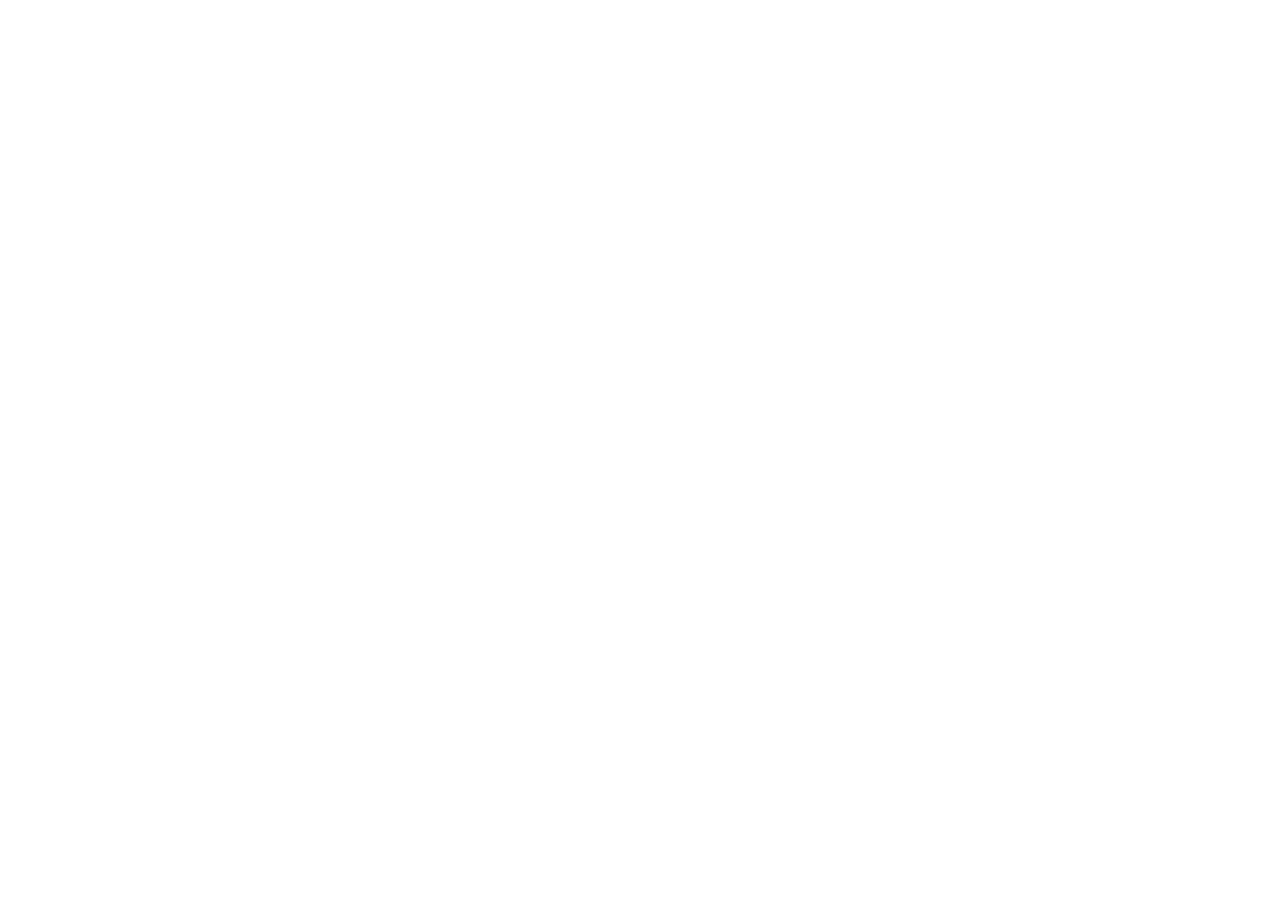
==== simulation/index.html @ 170ae19f "https://virtual-labs.github.io/exp-identification-determination-concentration-iitg click on the link" ====
<!DOCTYPE html>
<html>
<head>
	<!-- Add CSS at the head of HTML file -->
    <link rel="stylesheet" href="./css/main.css">
</head>
<body>
		<!-- Your code goes here-->

	<!-- Add JS at the bottom of HTML file --> 
        <script src="./js/main.js"></script>
<script src="../assets/js/iframeResize.js"></script>
        
        </body>
</html>
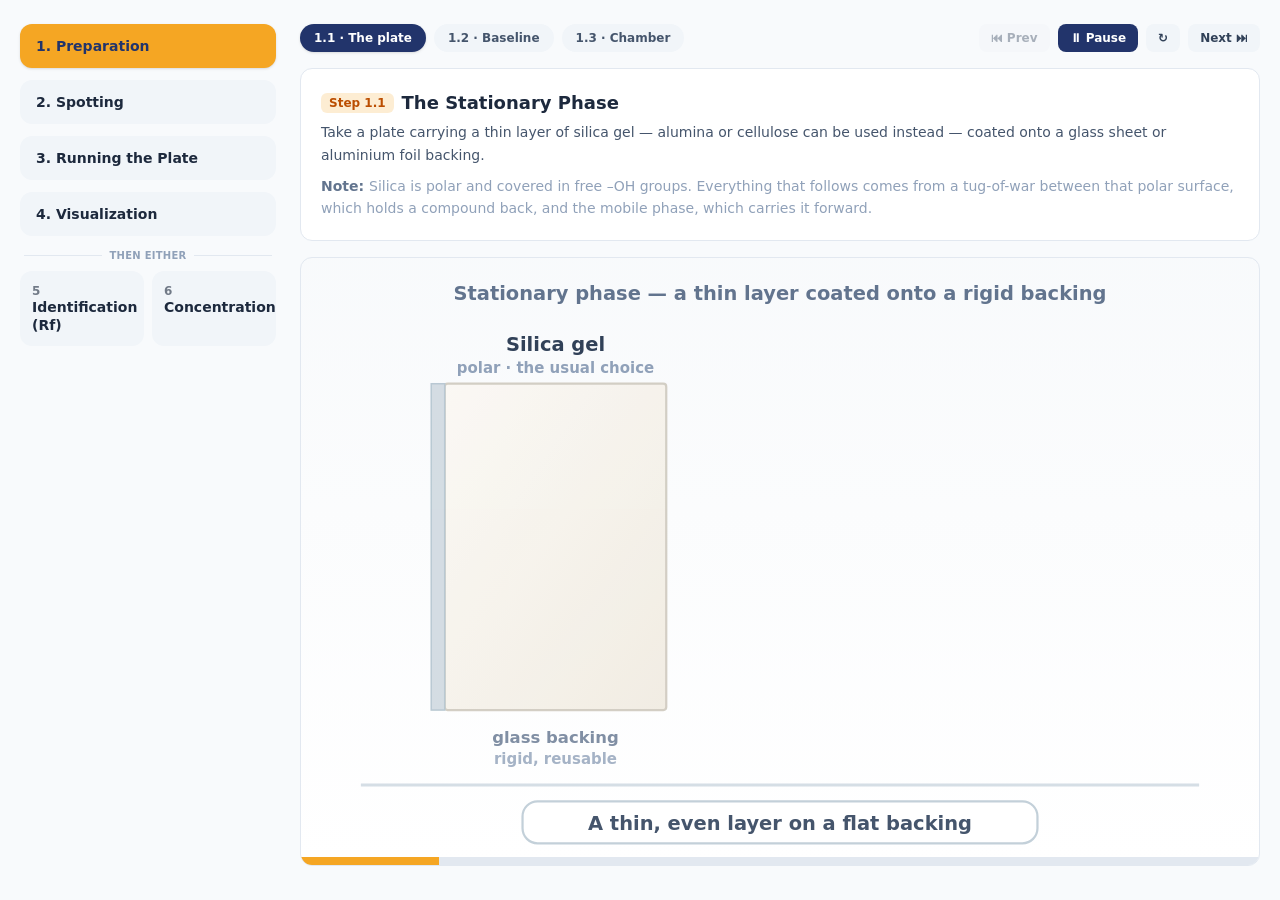
==== commit b374b428: "https://virtual-labs.github.io/exp-identification-determination-concentration-iitg click on the link" ====
--- a/simulation/index.html
+++ b/simulation/index.html
@@ -1,15 +1,15 @@
-<!DOCTYPE html>
-<html>
-<head>
-	<!-- Add CSS at the head of HTML file -->
-    <link rel="stylesheet" href="./css/main.css">
-</head>
-<body>
-		<!-- Your code goes here-->
+<!doctype html>
+<html lang="en">
+  <head>
+    <meta charset="UTF-8" />
+    <meta name="viewport" content="width=device-width, initial-scale=1.0" />
 
-	<!-- Add JS at the bottom of HTML file --> 
-        <script src="./js/main.js"></script>
-<script src="../assets/js/iframeResize.js"></script>
+    <link rel="stylesheet" href="./css/main.css" />
+  </head>
+  <body>
+    <div id="root"></div>
+    <script type="module" src="./js/main.js"></script>
+  <script src="../assets/js/iframeResize.js"></script>
         
         </body>
 </html>
